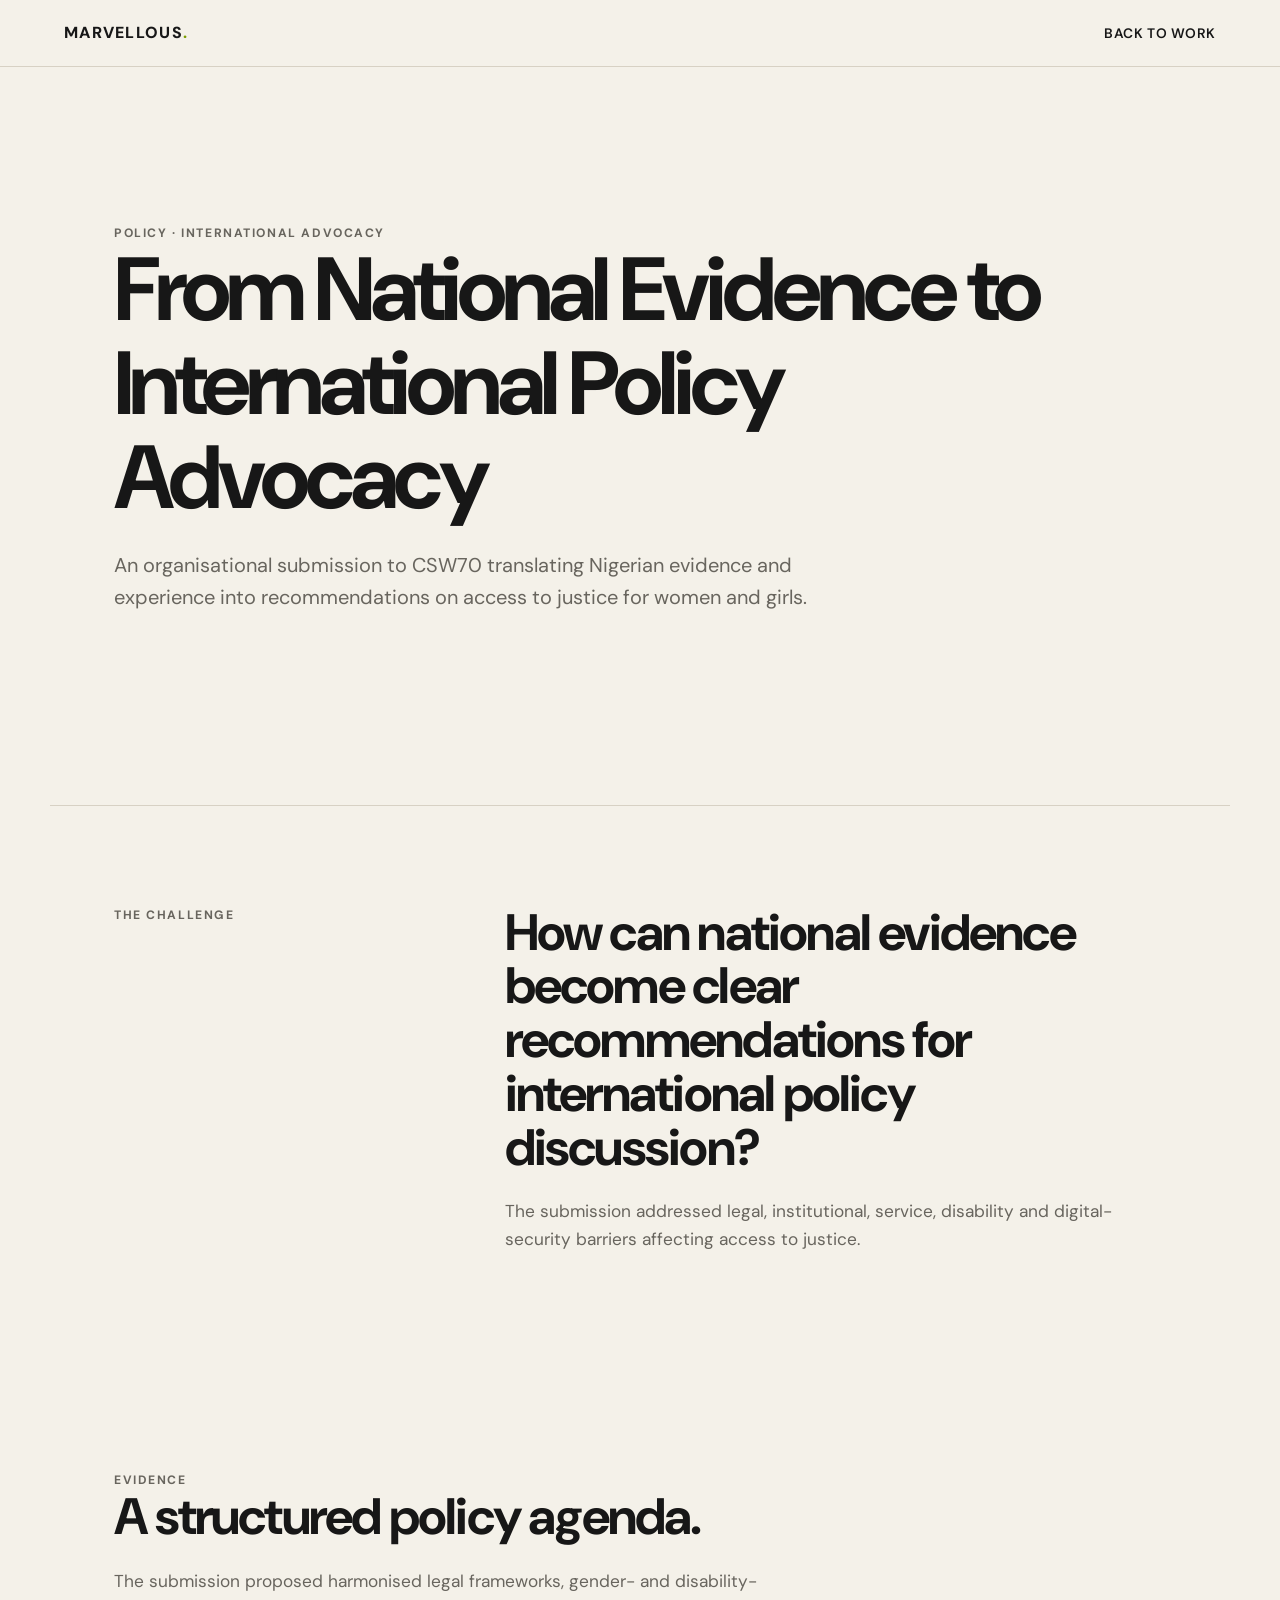
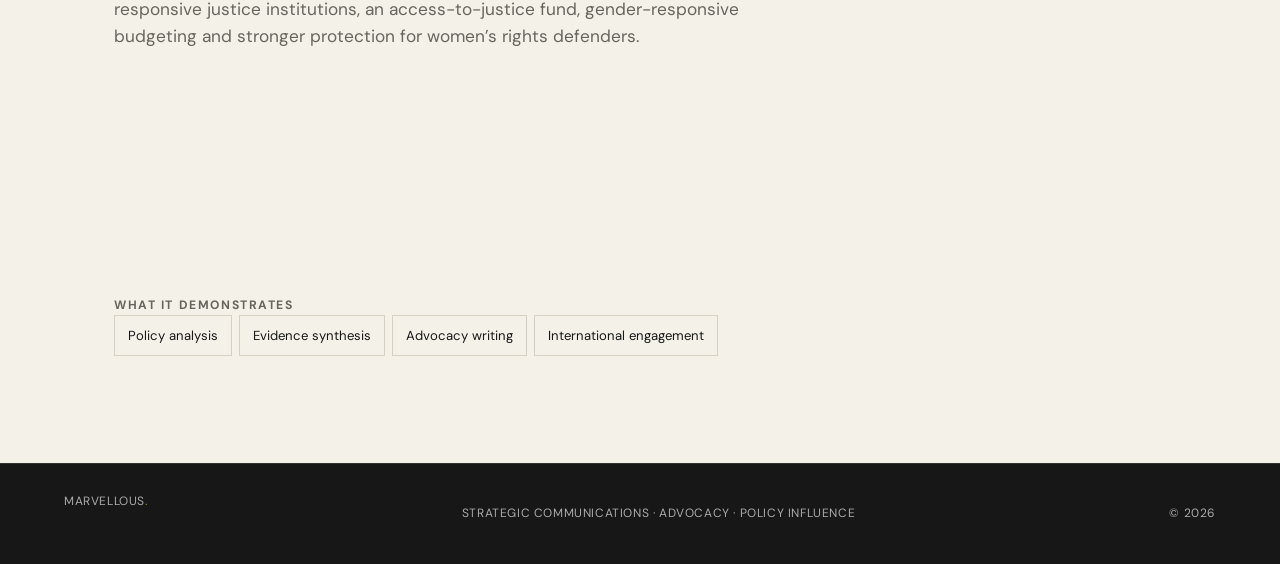
==== case-studies/csw70.html @ 86ab2741 "Publish portfolio: add case-studies/csw70.html" ====
<!doctype html><html><head><meta charset="utf-8"><meta name="viewport" content="width=device-width,initial-scale=1"><title>From National Evidence to International Policy Advocacy — Marvellous Obot</title><link rel="stylesheet" href="../styles.css"></head><body><header class="site-header"><a class="brand" href="../index.html">MARVELLOUS<span>.</span></a><nav class="nav" style="display:flex"><a href="../index.html#work">Back to work</a></nav></header><main><section class="section hero"><div class="eyebrow">Policy · International advocacy</div><h1>From National Evidence to International Policy Advocacy</h1><p class="hero-copy">An organisational submission to CSW70 translating Nigerian evidence and experience into recommendations on access to justice for women and girls.</p></section><section class="section statement"><div class="section-label">The challenge</div><div><h2>How can national evidence become clear recommendations for international policy discussion?</h2><p>The submission addressed legal, institutional, service, disability and digital-security barriers affecting access to justice.</p></div></section><section class="section"><div class="section-label">Evidence</div><div class="section-head"><h2>A structured policy agenda.</h2><p>The submission proposed harmonised legal frameworks, gender- and disability-responsive justice institutions, an access-to-justice fund, gender-responsive budgeting and stronger protection for women’s rights defenders.</p></div></section><section class="section"><div class="section-label">What it demonstrates</div><div class="tag-list"><span>Policy analysis</span><span>Evidence synthesis</span><span>Advocacy writing</span><span>International engagement</span></div></section></main><footer><div>MARVELLOUS<span>.</span></div><p>Strategic Communications · Advocacy · Policy Influence</p><p>© 2026</p></footer></body></html>
---- styles.css ----
@import url('https://fonts.googleapis.com/css2?family=DM+Sans:wght@400;500;600;700&family=Playfair+Display:ital,wght@0,600;1,600&display=swap');
:root{--paper:#f4f1e9;--ink:#171717;--muted:#68655e;--line:#d7d1c4;--accent:#c7ef4a;--max:1180px}*{box-sizing:border-box}html{scroll-behavior:smooth}body{margin:0;background:var(--paper);color:var(--ink);font-family:'DM Sans',sans-serif;line-height:1.6}a{color:inherit;text-decoration:none}.site-header{position:sticky;top:0;z-index:10;display:flex;justify-content:space-between;align-items:center;padding:20px 5vw;border-bottom:1px solid var(--line);background:rgba(244,241,233,.94);backdrop-filter:blur(10px)}.brand{font-weight:800;letter-spacing:.08em}.brand span,footer span{color:#7b9d00}.nav{display:flex;gap:26px;font-size:.86rem;font-weight:600;text-transform:uppercase;letter-spacing:.04em}.nav a:hover{opacity:.55}.menu{display:none;background:none;border:0;font-size:1.4rem}.section,.hero{max-width:var(--max);margin:auto;padding:100px 5vw}.hero{min-height:82vh;display:flex;flex-direction:column;justify-content:center}.eyebrow,.section-label{font-size:.76rem;text-transform:uppercase;letter-spacing:.13em;font-weight:700;color:var(--muted)}h1,h2,h3{line-height:1.05;margin:0 0 24px}h1{font-size:clamp(3.2rem,7vw,6.9rem);max-width:1050px;letter-spacing:-.055em}h2{font-size:clamp(2rem,4vw,4rem);letter-spacing:-.035em}h3{font-size:1.35rem}.hero-copy{max-width:720px;font-size:1.25rem;color:var(--muted);margin:0 0 34px}.actions{display:flex;gap:12px;flex-wrap:wrap}.btn{display:inline-block;padding:13px 18px;border:1px solid var(--ink);font-weight:700;font-size:.86rem;text-transform:uppercase;letter-spacing:.04em}.btn.primary{background:var(--ink);color:var(--paper)}.btn:hover{transform:translateY(-2px)}.statement{display:grid;grid-template-columns:1fr 2fr;gap:60px;border-top:1px solid var(--line)}.statement p,.section-head p{max-width:700px;color:var(--muted);font-size:1.08rem}.capability-grid,.work-grid,.impact-grid{display:grid;grid-template-columns:repeat(3,1fr);gap:1px;background:var(--line);border:1px solid var(--line)}.capability-grid article,.card{background:var(--paper);padding:34px}.capability-grid span,.number{font-size:.75rem;color:var(--muted)}.card{min-height:300px;display:flex;flex-direction:column;justify-content:space-between}.card .meta{font-size:.75rem;text-transform:uppercase;letter-spacing:.1em;color:var(--muted)}.card p{color:var(--muted)}.card:hover{background:#eee9dc}.method{display:grid;grid-template-columns:1fr 2fr;gap:50px}.steps{display:grid;grid-template-columns:repeat(2,1fr);gap:0;border-top:1px solid var(--line)}.step{padding:24px 0;border-bottom:1px solid var(--line)}.step strong{display:block;font-size:.8rem;letter-spacing:.1em;margin-bottom:8px}.tags{display:flex;flex-wrap:wrap;gap:10px}.tag-list span{display:inline-block;border:1px solid var(--line);padding:9px 13px;margin:0 7px 7px 0;font-size:.82rem}.about-grid{display:grid;grid-template-columns:1fr 1fr;gap:80px}.contact{background:var(--ink);color:var(--paper);padding:100px 5vw}.contact-inner{max-width:var(--max);margin:auto}.contact h2{max-width:850px}.contact-link{font-size:1.1rem;border-bottom:1px solid var(--paper);padding-bottom:5px}footer{display:flex;justify-content:space-between;gap:20px;padding:28px 5vw;background:var(--ink);color:#aaa;font-size:.75rem;text-transform:uppercase;letter-spacing:.05em;border-top:1px solid #333}.section-head{margin-bottom:45px}.muted{color:var(--muted)}@media(max-width:800px){.nav{display:none!important;position:absolute;left:0;right:0;top:65px;background:var(--paper);padding:20px 5vw;flex-direction:column;border-bottom:1px solid var(--line)}.nav.open{display:flex!important}.menu{display:block}.section,.hero{padding:75px 6vw}.statement,.method,.about-grid{grid-template-columns:1fr;gap:30px}.capability-grid,.work-grid,.impact-grid{grid-template-columns:1fr}.steps{grid-template-columns:1fr}footer{flex-direction:column}}
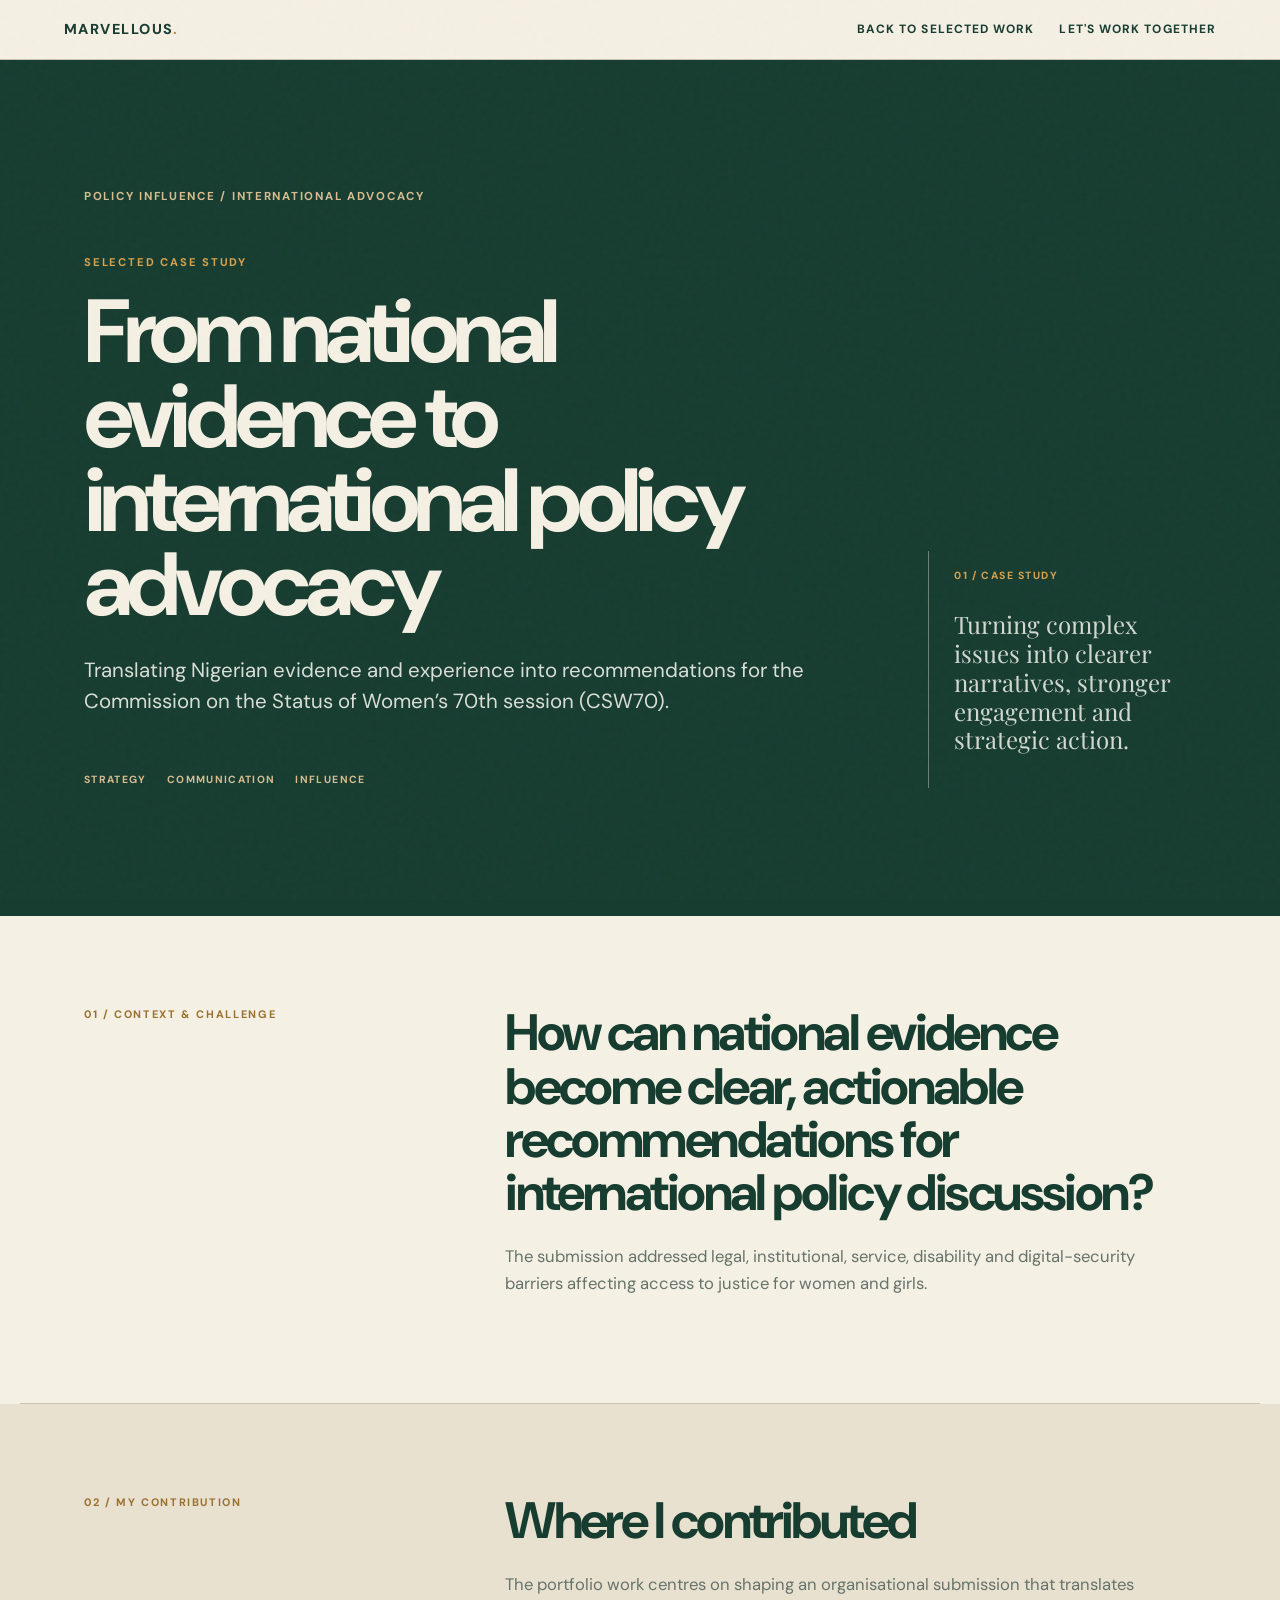
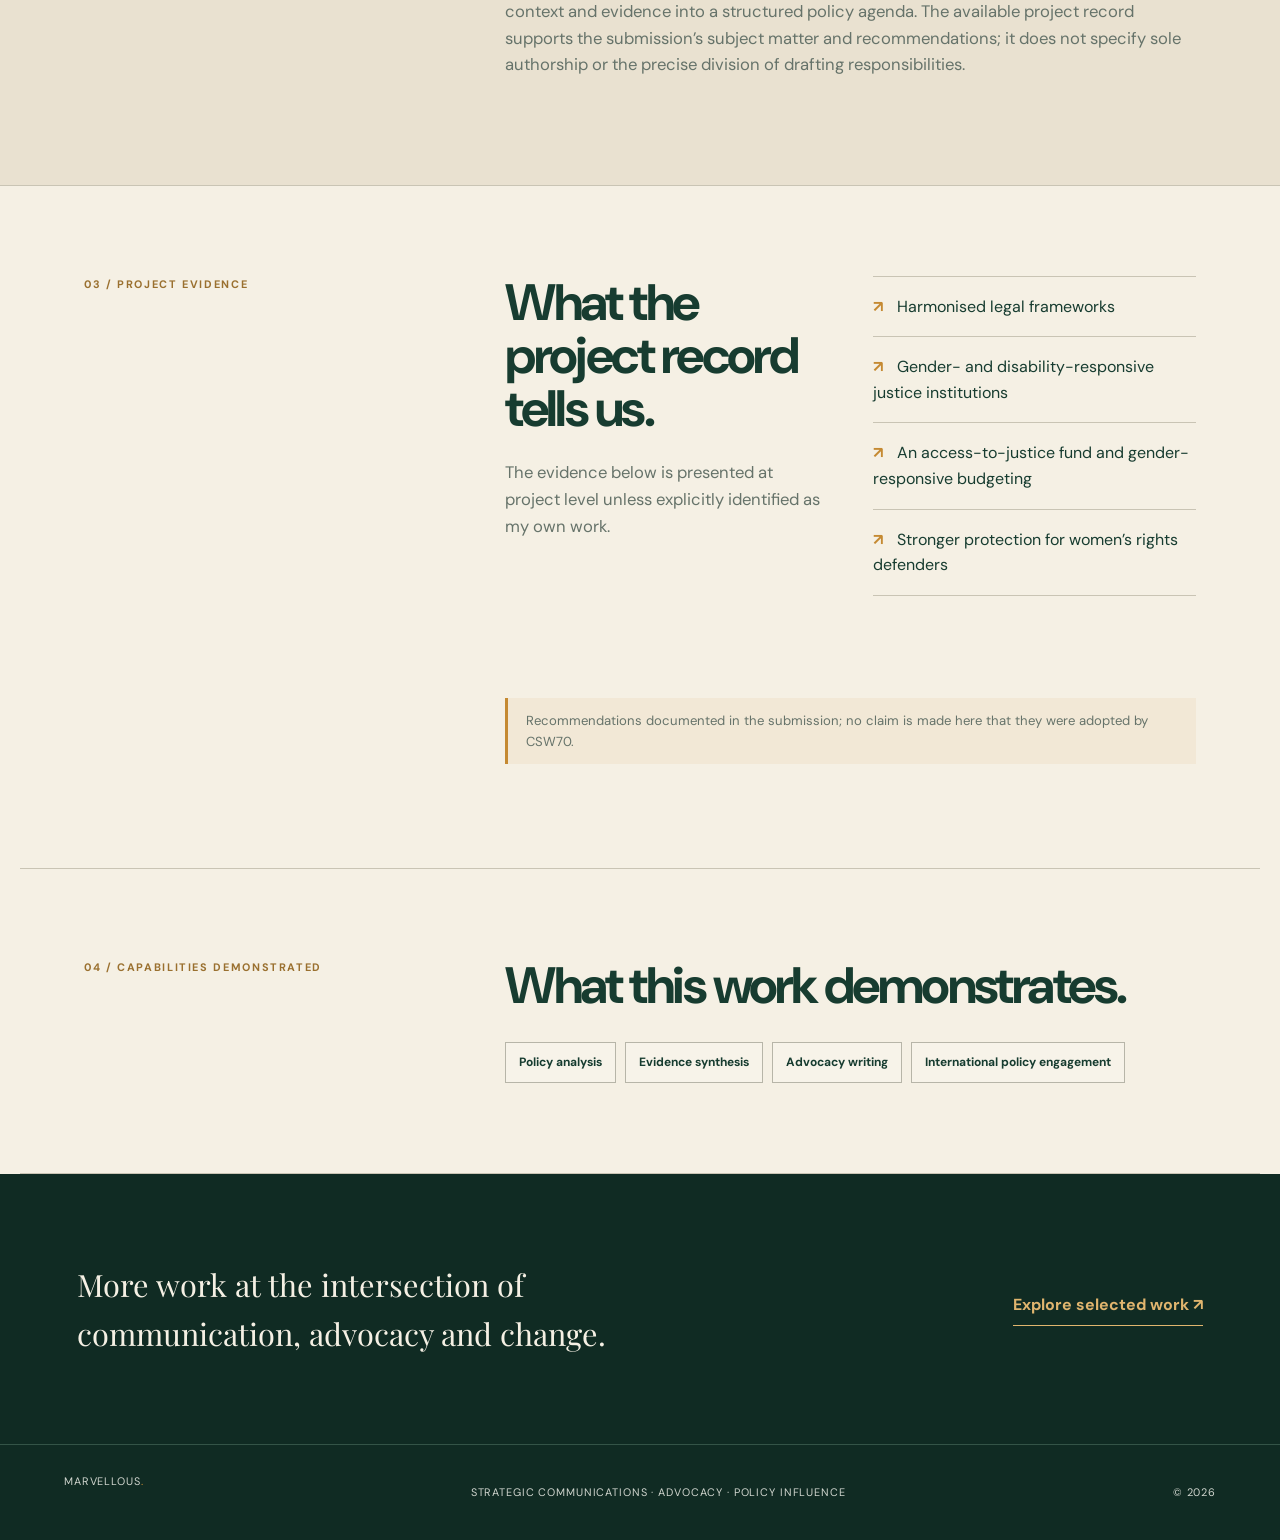
==== commit 1d535431: "Rebuild editorial case studies and impact stories" ====
--- a/case-studies/csw70.html
+++ b/case-studies/csw70.html
@@ -1 +1,12 @@
-<!doctype html><html><head><meta charset="utf-8"><meta name="viewport" content="width=device-width,initial-scale=1"><title>From National Evidence to International Policy Advocacy — Marvellous Obot</title><link rel="stylesheet" href="../styles.css"></head><body><header class="site-header"><a class="brand" href="../index.html">MARVELLOUS<span>.</span></a><nav class="nav" style="display:flex"><a href="../index.html#work">Back to work</a></nav></header><main><section class="section hero"><div class="eyebrow">Policy · International advocacy</div><h1>From National Evidence to International Policy Advocacy</h1><p class="hero-copy">An organisational submission to CSW70 translating Nigerian evidence and experience into recommendations on access to justice for women and girls.</p></section><section class="section statement"><div class="section-label">The challenge</div><div><h2>How can national evidence become clear recommendations for international policy discussion?</h2><p>The submission addressed legal, institutional, service, disability and digital-security barriers affecting access to justice.</p></div></section><section class="section"><div class="section-label">Evidence</div><div class="section-head"><h2>A structured policy agenda.</h2><p>The submission proposed harmonised legal frameworks, gender- and disability-responsive justice institutions, an access-to-justice fund, gender-responsive budgeting and stronger protection for women’s rights defenders.</p></div></section><section class="section"><div class="section-label">What it demonstrates</div><div class="tag-list"><span>Policy analysis</span><span>Evidence synthesis</span><span>Advocacy writing</span><span>International engagement</span></div></section></main><footer><div>MARVELLOUS<span>.</span></div><p>Strategic Communications · Advocacy · Policy Influence</p><p>© 2026</p></footer></body></html>+<!doctype html>
+<html lang="en"><head><meta charset="utf-8"><meta name="viewport" content="width=device-width,initial-scale=1"><meta name="description" content="Translating Nigerian evidence and experience into recommendations for the Commission on the Status of Women’s 70th session (CSW70)."><title>From national evidence to international policy advocacy — Marvellous Obot</title><link rel="stylesheet" href="../styles.css"></head>
+<body class="portfolio-detail case-detail">
+<header class="site-header"><a class="brand" href="../index.html">MARVELLOUS<span>.</span></a><nav class="nav"><a href="../index.html#work">Back to selected work</a><a href="../index.html#contact">Let's work together</a></nav></header>
+<main>
+<section class="detail-hero"><div class="detail-hero-inner"><div class="eyebrow">Policy influence / International advocacy</div><p class="detail-kicker">Selected case study</p><h1>From national evidence to international policy advocacy</h1><p class="detail-dek">Translating Nigerian evidence and experience into recommendations for the Commission on the Status of Women’s 70th session (CSW70).</p><div class="detail-index"><span>STRATEGY</span><span>COMMUNICATION</span><span>INFLUENCE</span></div></div><div class="detail-side"><span class="side-mark">01 / CASE STUDY</span><p>Turning complex issues into clearer narratives, stronger engagement and strategic action.</p></div></section>
+<section class="detail-section detail-split"><div class="detail-label">01 / Context & challenge</div><div><h2>How can national evidence become clear, actionable recommendations for international policy discussion?</h2><p>The submission addressed legal, institutional, service, disability and digital-security barriers affecting access to justice for women and girls.</p></div></section>
+<section class="detail-section detail-contribution"><div class="detail-label">02 / My contribution</div><div><h2>Where I contributed</h2><p>The portfolio work centres on shaping an organisational submission that translates context and evidence into a structured policy agenda. The available project record supports the submission’s subject matter and recommendations; it does not specify sole authorship or the precise division of drafting responsibilities.</p></div></section>
+<section class="detail-section"><div class="detail-label">03 / Project evidence</div><div class="evidence-layout"><div><h2>What the project record tells us.</h2><p class="detail-muted">The evidence below is presented at project level unless explicitly identified as my own work.</p></div><ul class="evidence-list"><li>Harmonised legal frameworks</li><li>Gender- and disability-responsive justice institutions</li><li>An access-to-justice fund and gender-responsive budgeting</li><li>Stronger protection for women’s rights defenders</li></ul></div><p class="evidence-note">Recommendations documented in the submission; no claim is made here that they were adopted by CSW70.</p></section>
+<section class="detail-section detail-skills"><div class="detail-label">04 / Capabilities demonstrated</div><div><h2>What this work demonstrates.</h2><div class="skill-tags"><span>Policy analysis</span><span>Evidence synthesis</span><span>Advocacy writing</span><span>International policy engagement</span></div></div></section>
+<section class="detail-next"><p>More work at the intersection of communication, advocacy and change.</p><a href="../index.html#work">Explore selected work ↗</a></section></main>
+<footer><div>MARVELLOUS<span>.</span></div><p>Strategic Communications · Advocacy · Policy Influence</p><p>© 2026</p></footer></body></html>
--- a/styles.css
+++ b/styles.css
@@ -1,2 +1,159 @@
-@import url('https://fonts.googleapis.com/css2?family=DM+Sans:wght@400;500;600;700&family=Playfair+Display:ital,wght@0,600;1,600&display=swap');
-:root{--paper:#f4f1e9;--ink:#171717;--muted:#68655e;--line:#d7d1c4;--accent:#c7ef4a;--max:1180px}*{box-sizing:border-box}html{scroll-behavior:smooth}body{margin:0;background:var(--paper);color:var(--ink);font-family:'DM Sans',sans-serif;line-height:1.6}a{color:inherit;text-decoration:none}.site-header{position:sticky;top:0;z-index:10;display:flex;justify-content:space-between;align-items:center;padding:20px 5vw;border-bottom:1px solid var(--line);background:rgba(244,241,233,.94);backdrop-filter:blur(10px)}.brand{font-weight:800;letter-spacing:.08em}.brand span,footer span{color:#7b9d00}.nav{display:flex;gap:26px;font-size:.86rem;font-weight:600;text-transform:uppercase;letter-spacing:.04em}.nav a:hover{opacity:.55}.menu{display:none;background:none;border:0;font-size:1.4rem}.section,.hero{max-width:var(--max);margin:auto;padding:100px 5vw}.hero{min-height:82vh;display:flex;flex-direction:column;justify-content:center}.eyebrow,.section-label{font-size:.76rem;text-transform:uppercase;letter-spacing:.13em;font-weight:700;color:var(--muted)}h1,h2,h3{line-height:1.05;margin:0 0 24px}h1{font-size:clamp(3.2rem,7vw,6.9rem);max-width:1050px;letter-spacing:-.055em}h2{font-size:clamp(2rem,4vw,4rem);letter-spacing:-.035em}h3{font-size:1.35rem}.hero-copy{max-width:720px;font-size:1.25rem;color:var(--muted);margin:0 0 34px}.actions{display:flex;gap:12px;flex-wrap:wrap}.btn{display:inline-block;padding:13px 18px;border:1px solid var(--ink);font-weight:700;font-size:.86rem;text-transform:uppercase;letter-spacing:.04em}.btn.primary{background:var(--ink);color:var(--paper)}.btn:hover{transform:translateY(-2px)}.statement{display:grid;grid-template-columns:1fr 2fr;gap:60px;border-top:1px solid var(--line)}.statement p,.section-head p{max-width:700px;color:var(--muted);font-size:1.08rem}.capability-grid,.work-grid,.impact-grid{display:grid;grid-template-columns:repeat(3,1fr);gap:1px;background:var(--line);border:1px solid var(--line)}.capability-grid article,.card{background:var(--paper);padding:34px}.capability-grid span,.number{font-size:.75rem;color:var(--muted)}.card{min-height:300px;display:flex;flex-direction:column;justify-content:space-between}.card .meta{font-size:.75rem;text-transform:uppercase;letter-spacing:.1em;color:var(--muted)}.card p{color:var(--muted)}.card:hover{background:#eee9dc}.method{display:grid;grid-template-columns:1fr 2fr;gap:50px}.steps{display:grid;grid-template-columns:repeat(2,1fr);gap:0;border-top:1px solid var(--line)}.step{padding:24px 0;border-bottom:1px solid var(--line)}.step strong{display:block;font-size:.8rem;letter-spacing:.1em;margin-bottom:8px}.tags{display:flex;flex-wrap:wrap;gap:10px}.tag-list span{display:inline-block;border:1px solid var(--line);padding:9px 13px;margin:0 7px 7px 0;font-size:.82rem}.about-grid{display:grid;grid-template-columns:1fr 1fr;gap:80px}.contact{background:var(--ink);color:var(--paper);padding:100px 5vw}.contact-inner{max-width:var(--max);margin:auto}.contact h2{max-width:850px}.contact-link{font-size:1.1rem;border-bottom:1px solid var(--paper);padding-bottom:5px}footer{display:flex;justify-content:space-between;gap:20px;padding:28px 5vw;background:var(--ink);color:#aaa;font-size:.75rem;text-transform:uppercase;letter-spacing:.05em;border-top:1px solid #333}.section-head{margin-bottom:45px}.muted{color:var(--muted)}@media(max-width:800px){.nav{display:none!important;position:absolute;left:0;right:0;top:65px;background:var(--paper);padding:20px 5vw;flex-direction:column;border-bottom:1px solid var(--line)}.nav.open{display:flex!important}.menu{display:block}.section,.hero{padding:75px 6vw}.statement,.method,.about-grid{grid-template-columns:1fr;gap:30px}.capability-grid,.work-grid,.impact-grid{grid-template-columns:1fr}.steps{grid-template-columns:1fr}footer{flex-direction:column}}+@import url('https://fonts.googleapis.com/css2?family=DM+Sans:wght@400;500;600;700&family=Playfair+Display:ital,wght@0,600;0,700;1,600&display=swap');
+:root{--paper:#f4f1e9;--paper2:#ebe6d9;--ink:#151515;--muted:#69665f;--line:#d5cfc2;--accent:#c7ef4a;--max:1240px}
+*{box-sizing:border-box}html{scroll-behavior:smooth}body{margin:0;background:var(--paper);color:var(--ink);font-family:'DM Sans',sans-serif;line-height:1.6}body:before{content:'';position:fixed;inset:0;pointer-events:none;opacity:.035;background-image:url("data:image/svg+xml,%3Csvg viewBox='0 0 180 180' xmlns='http://www.w3.org/2000/svg'%3E%3Cfilter id='n'%3E%3CfeTurbulence type='fractalNoise' baseFrequency='.9' numOctaves='4' stitchTiles='stitch'/%3E%3C/filter%3E%3Crect width='100%25' height='100%25' filter='url(%23n)' opacity='.8'/%3E%3C/svg%3E");z-index:50}
+a{color:inherit;text-decoration:none}.site-header{position:sticky;top:0;z-index:40;display:flex;justify-content:space-between;align-items:center;padding:18px 5vw;border-bottom:1px solid var(--line);background:rgba(244,241,233,.9);backdrop-filter:blur(14px)}.brand{font-weight:800;letter-spacing:.1em;font-size:.9rem}.brand span,footer span{color:#789500}.nav{display:flex;gap:25px;font-size:.75rem;font-weight:700;text-transform:uppercase;letter-spacing:.09em}.nav a{transition:opacity .2s}.nav a:hover{opacity:.5}.menu{display:none;background:none;border:0;font-size:1.35rem}
+.hero{max-width:var(--max);min-height:calc(100vh - 70px);margin:auto;padding:65px 5vw 90px;display:grid;grid-template-columns:minmax(0,1.12fr) minmax(330px,.7fr);gap:7vw;align-items:center}.eyebrow,.section-label{font-size:.72rem;text-transform:uppercase;letter-spacing:.15em;font-weight:700;color:var(--muted)}.hero h1{font-size:clamp(3.4rem,7.1vw,7.6rem);line-height:.94;letter-spacing:-.065em;margin:22px 0 28px;max-width:850px}.hero h1 em{font-family:'Playfair Display',serif;font-weight:600;color:#718600}.hero-copy{max-width:680px;font-size:1.14rem;color:var(--muted);margin:0 0 30px}.actions{display:flex;gap:10px;flex-wrap:wrap}.btn{display:inline-flex;align-items:center;padding:13px 18px;border:1px solid var(--ink);font-weight:700;font-size:.76rem;text-transform:uppercase;letter-spacing:.07em;transition:transform .2s,background .2s}.btn.primary{background:var(--ink);color:var(--paper)}.btn:hover{transform:translateY(-3px)}
+.hero-visual{position:relative;justify-self:end;width:min(100%,480px)}.portrait-frame{position:relative;aspect-ratio:4/5;background:var(--paper2);overflow:hidden}.portrait-frame:after{content:'';position:absolute;inset:18px;border:1px solid rgba(21,21,21,.18);pointer-events:none}.portrait{width:100%;height:100%;object-fit:cover;object-position:center top;filter:saturate(.92) contrast(1.03)}.hero-tag{position:absolute;left:-34px;bottom:34px;background:var(--accent);padding:16px 19px;font-size:.7rem;font-weight:800;text-transform:uppercase;letter-spacing:.1em;box-shadow:8px 8px 0 var(--ink)}.hero-number{position:absolute;right:-22px;top:25px;background:var(--ink);color:var(--paper);padding:15px 17px;font-size:.68rem;font-weight:700;letter-spacing:.09em;text-transform:uppercase}
+.section{max-width:var(--max);margin:auto;padding:115px 5vw}.section+.section{border-top:1px solid var(--line)}.statement{display:grid;grid-template-columns:1fr 2fr;gap:60px}.statement h2{max-width:900px}h2,h3{line-height:1.03;margin:0 0 22px}h2{font-size:clamp(2.35rem,4.8vw,5rem);letter-spacing:-.05em}h3{font-size:1.35rem;letter-spacing:-.025em}.statement p,.section-head p{max-width:720px;color:var(--muted);font-size:1.05rem}.section-head{max-width:900px;margin-bottom:50px}
+.capability-grid{display:grid;grid-template-columns:repeat(4,1fr);gap:1px;background:var(--line);border:1px solid var(--line)}.capability-grid article{background:var(--paper);padding:30px;min-height:260px;transition:background .25s}.capability-grid article:hover{background:var(--paper2)}.capability-grid span{font-size:.72rem;color:var(--muted);display:block;margin-bottom:48px}.capability-grid p,.card p{color:var(--muted);font-size:.94rem}
+.method{display:grid;grid-template-columns:.85fr 1.5fr;gap:70px;background:var(--paper2);max-width:none;padding-left:max(5vw,calc((100vw - var(--max))/2 + 5vw));padding-right:max(5vw,calc((100vw - var(--max))/2 + 5vw))}.method h2{max-width:500px}.steps{display:grid;grid-template-columns:repeat(2,1fr);gap:0;border-top:1px solid var(--line)}.step{padding:25px 20px 25px 0;border-bottom:1px solid var(--line);font-size:.92rem;color:var(--muted)}.step strong{display:block;color:var(--ink);font-size:.75rem;letter-spacing:.11em;margin-bottom:9px}
+.stats{max-width:none;background:var(--ink);color:var(--paper);padding:58px 5vw}.stats-inner{max-width:var(--max);margin:auto;display:grid;grid-template-columns:repeat(4,1fr);gap:30px}.stat-number{font-size:clamp(2.8rem,5vw,5.2rem);line-height:.9;letter-spacing:-.06em}.stat-label{margin-top:13px;font-size:.68rem;text-transform:uppercase;letter-spacing:.12em;color:#aaa}
+.work-grid{display:grid;grid-template-columns:repeat(6,1fr);gap:1px;background:var(--line);border:1px solid var(--line)}.card{grid-column:span 2;background:var(--paper);padding:31px;min-height:315px;display:flex;flex-direction:column;justify-content:space-between;transition:transform .25s,background .25s}.card.feature{grid-column:span 4;min-height:420px;background:var(--ink);color:var(--paper)}.card.feature .meta,.card.feature p{color:#b7b5ae}.card:hover{background:var(--paper2);transform:translateY(-3px);z-index:2}.card.feature:hover{background:#222}.card .meta{font-size:.69rem;text-transform:uppercase;letter-spacing:.12em;color:var(--muted)}.card h3{max-width:620px}.card span:last-child{font-size:.75rem;font-weight:700;text-transform:uppercase;letter-spacing:.08em}.impact-grid{display:grid;grid-template-columns:repeat(4,1fr);gap:1px;background:var(--line);border:1px solid var(--line)}.impact-grid .card{min-height:270px}
+.pullquote{margin:70px 0 0;padding:30px 0;border-top:1px solid var(--line);font-family:'Playfair Display',serif;font-size:clamp(1.8rem,3.2vw,3.4rem);line-height:1.08;max-width:900px}.about-grid{display:grid;grid-template-columns:1fr 1fr;gap:90px}.about-grid p{max-width:620px}.muted{color:var(--muted)}.current{border-left:6px solid var(--accent);padding:24px 30px;background:var(--paper2);max-width:900px}.current strong{display:block;font-size:.7rem;text-transform:uppercase;letter-spacing:.13em;margin-bottom:8px}.contact{background:var(--ink);color:var(--paper);padding:120px 5vw}.contact-inner{max-width:var(--max);margin:auto}.contact h2{max-width:900px}.contact-link{display:inline-block;font-size:1.05rem;border-bottom:1px solid var(--paper);padding-bottom:5px;margin-top:10px}
+footer{display:flex;justify-content:space-between;gap:20px;padding:28px 5vw;background:var(--ink);color:#999;font-size:.68rem;text-transform:uppercase;letter-spacing:.08em;border-top:1px solid #333}.reveal{opacity:0;transform:translateY(24px);transition:opacity .7s ease,transform .7s ease}.reveal.visible{opacity:1;transform:none}
+.engagement-grid{display:grid;grid-template-columns:repeat(2,minmax(0,1fr));gap:1px;background:var(--line);border:1px solid var(--line);margin-top:60px}.card.engagement{grid-column:auto;padding:0;min-height:0;justify-content:flex-start}.card.engagement img{display:block;width:100%;height:auto;aspect-ratio:3/2;object-fit:cover;background:var(--paper2)}.engagement-body{flex:1;display:flex;flex-direction:column;justify-content:space-between;gap:28px;padding:31px}.engagement-body h3{margin:12px 0 8px}.engagement .funder{font-size:.78rem;font-weight:700;text-transform:uppercase;letter-spacing:.08em;color:var(--ink);margin:0 0 14px}
+@media(max-width:900px){.hero{grid-template-columns:1fr;gap:50px;padding-top:70px}.hero-visual{justify-self:start;width:min(100%,500px)}.hero-tag{left:15px}.hero-number{right:15px}.capability-grid{grid-template-columns:repeat(2,1fr)}.statement,.method,.about-grid{grid-template-columns:1fr;gap:35px}.method{padding-left:6vw;padding-right:6vw}.stats-inner{grid-template-columns:repeat(2,1fr)}.work-grid{grid-template-columns:1fr 1fr}.card,.card.feature{grid-column:span 1;min-height:300px}.card.feature{min-height:360px}.impact-grid{grid-template-columns:1fr 1fr}}
+.photo-grid{display:grid;grid-template-columns:repeat(2,minmax(0,1fr));gap:20px;margin-top:44px}.photo{margin:0}.photo img{display:block;width:100%;height:auto;aspect-ratio:3/2;object-fit:cover;background:var(--paper2)}.photo figcaption{margin-top:10px;font-size:.82rem;color:var(--muted)}
+@media(max-width:650px){.engagement-grid{grid-template-columns:1fr}.engagement-body{padding:24px}.photo-grid{grid-template-columns:1fr}.nav{display:none!important;position:absolute;left:0;right:0;top:65px;background:var(--paper);padding:20px 6vw;flex-direction:column;border-bottom:1px solid var(--line)}.nav.open{display:flex!important}.menu{display:block}.section{padding:82px 6vw}.hero{padding:55px 6vw 75px}.hero h1{font-size:clamp(3rem,14vw,5.2rem)}.capability-grid,.work-grid,.impact-grid{grid-template-columns:1fr}.card,.card.feature{grid-column:span 1}.steps,.stats-inner{grid-template-columns:1fr}.stats{padding:55px 6vw}.about-grid{gap:28px}.hero-tag{bottom:20px;left:10px}.hero-number{top:12px;right:10px}.portrait-frame:after{inset:12px}footer{flex-direction:column}}
+
+/* 2026 editorial refresh — forest, cream and ochre */
+:root{
+  --paper:#f5f0e4;--paper2:#e9e1d0;--ink:#173c30;--muted:#66736a;
+  --line:#c9c4b4;--accent:#c58a32;--forest:#173c30;--forest-deep:#102b23;
+  --ochre:#c58a32;--cream:#f5f0e4;--max:1240px
+}
+body{background:var(--paper);color:var(--ink)}
+.brand span,footer span{color:var(--ochre)}
+.site-header{background:rgba(245,240,228,.94);border-color:var(--line)}
+.nav a:hover{color:var(--ochre);opacity:1}
+.btn{border-color:var(--forest)}
+.btn.primary{background:var(--forest);color:var(--cream)}
+.btn.primary:hover{background:var(--ochre);color:var(--forest)}
+.section+.section{border-color:var(--line)}
+.current{border-left-color:var(--ochre);background:var(--paper2)}
+.capability-grid,.work-grid,.impact-grid,.engagement-grid{background:var(--line);border-color:var(--line)}
+.capability-grid article,.card{background:var(--paper);color:var(--forest)}
+.capability-grid article:hover,.card:hover{background:var(--paper2)}
+.card.feature{background:var(--forest);color:var(--cream)}
+.card.feature .meta,.card.feature p{color:#d3d8cf}
+.card.feature:hover{background:var(--forest-deep)}
+.card .meta{color:#788278}
+.method{background:#e7dfce}
+.method .step{border-color:#c9c1b1}
+.step strong{color:var(--forest)}
+.stats{background:var(--forest);color:var(--cream)}
+.stats .stat-number{color:var(--ochre)}
+.stats .stat-label{color:#d1d8d0}
+.contact{background:var(--forest-deep);color:var(--cream)}
+.contact .eyebrow{color:#d4b47d}
+.contact-link{border-color:var(--ochre)}
+.contact-link:hover{color:#e6bd76}
+footer{background:var(--forest-deep);color:#d0d5ce;border-color:#345447}
+.pullquote{color:var(--forest)}
+.hero-tag{background:var(--ochre);color:var(--forest);box-shadow:8px 8px 0 var(--forest)}
+.hero-number{background:var(--forest);color:var(--cream)}
+.engagement .funder{color:var(--forest)}
+.menu{color:var(--forest)}
+/* Homepage composition */
+body.home .hero{
+  max-width:none;min-height:0;padding:clamp(64px,8vw,112px) max(5vw,calc((100vw - var(--max))/2 + 5vw));
+  grid-template-columns:minmax(0,1.12fr) minmax(300px,.68fr);gap:6vw;
+  background:var(--forest);color:var(--cream);overflow:hidden
+}
+body.home .hero .eyebrow{color:#d5bd91}
+body.home .hero h1{font-size:clamp(3.5rem,7.3vw,7.5rem);max-width:850px;color:var(--cream)}
+body.home .hero h1 em{color:#d7a34f}
+body.home .hero-copy{color:#d4dbd4;max-width:650px}
+body.home .hero .btn{border-color:var(--cream);color:var(--cream)}
+body.home .hero .btn.primary{background:var(--ochre);border-color:var(--ochre);color:var(--forest)}
+body.home .hero .btn:hover{transform:translateY(-3px);background:var(--cream);color:var(--forest)}
+body.home .hero-visual{width:min(100%,430px)}
+body.home .portrait-frame{background:#315447;box-shadow:20px 20px 0 rgba(197,138,50,.9)}
+body.home .portrait-frame:after{border-color:rgba(245,240,228,.5)}
+body.home .hero-tag{left:-22px;bottom:28px;background:var(--ochre);box-shadow:7px 7px 0 var(--forest-deep)}
+body.home .hero-number{right:-16px;top:20px;background:var(--cream);color:var(--forest)}
+body.home .statement{padding-top:88px;padding-bottom:88px}
+body.home .statement h2{font-size:clamp(2.4rem,4.4vw,4.8rem)}
+body.home .section{padding-top:92px;padding-bottom:92px}
+body.home .section-label{color:#8b6a35}
+body.home .section-head{margin-bottom:34px}
+body.home .capability-grid article{min-height:235px;padding:26px}
+body.home .capability-grid article span{margin-bottom:34px;color:var(--ochre)}
+body.home .method{padding-top:85px;padding-bottom:85px}
+body.home .method .section-label{color:#8b6a35}
+body.home .work-grid .card{min-height:285px}
+body.home .work-grid .card.feature{min-height:360px}
+body.home .impact-grid .card{min-height:235px}
+body.home .engagement-grid{margin-top:38px}
+body.home .engagement-body{padding:27px}
+body.home .contact{padding-top:95px;padding-bottom:95px}
+body.home .contact h2{font-size:clamp(2.6rem,5.4vw,5.6rem)}
+body.home .reveal{transform:translateY(16px)}
+@media(max-width:900px){
+ body.home .hero{grid-template-columns:1fr;padding:65px 6vw 80px}
+ body.home .hero-visual{justify-self:start}
+}
+@media(max-width:650px){
+ body.home .hero{padding:58px 6vw 72px}
+ body.home .section{padding-top:70px;padding-bottom:70px}
+ body.home .statement{padding-top:68px;padding-bottom:68px}
+ body.home .hero h1{font-size:clamp(3.1rem,14vw,5.3rem)}
+ body.home .hero-tag{left:8px}
+ body.home .hero-number{right:8px}
+ body.home .contact{padding-top:75px;padding-bottom:75px}
+}
+
+/* Individual portfolio pages: editorial case-study and impact-story systems */
+.detail-hero,.story-hero{display:grid;grid-template-columns:minmax(0,1.55fr) minmax(220px,.55fr);gap:7vw;padding:clamp(75px,10vw,140px) max(6vw,calc((100vw - 1240px)/2 + 5vw));background:var(--forest);color:var(--cream);align-items:end}
+.detail-hero-inner,.story-hero-inner{max-width:900px}
+.detail-hero .eyebrow,.story-hero .eyebrow{color:#d7bd91;font-size:.72rem;letter-spacing:.15em;text-transform:uppercase;font-weight:700}
+.detail-kicker,.story-index{font-size:.7rem;letter-spacing:.16em;text-transform:uppercase;color:#d7a34f;margin:48px 0 18px;font-weight:700}
+.detail-hero h1,.story-hero h1{font-size:clamp(3.1rem,7vw,7rem);letter-spacing:-.065em;line-height:.94;margin:0 0 28px;max-width:1000px}
+.detail-dek,.story-dek{font-size:clamp(1.05rem,1.6vw,1.35rem);line-height:1.5;color:#d9dfd8;max-width:760px}
+.detail-index{display:flex;gap:20px;flex-wrap:wrap;margin-top:55px;color:#d7bd91;font-size:.65rem;font-weight:700;letter-spacing:.13em}
+.detail-side,.story-aside{border-left:1px solid #6b8276;padding:10px 0 10px 25px;color:#d2d9d2;max-width:260px}
+.detail-side span,.story-aside span{font-size:.65rem;letter-spacing:.15em;color:#d7a34f;font-weight:700}
+.detail-side p,.story-aside p{font-family:'Playfair Display',serif;font-size:1.5rem;line-height:1.2}
+.detail-section,.story-body{max-width:1240px;margin:auto;padding:90px 5vw;display:grid;grid-template-columns:.72fr 1.5fr;gap:7vw;border-bottom:1px solid var(--line)}
+.detail-label,.story-label{font-size:.68rem;text-transform:uppercase;letter-spacing:.15em;font-weight:700;color:#9a702f}
+.detail-section h2,.story-body h2{font-size:clamp(2rem,4vw,3.8rem);letter-spacing:-.05em;line-height:1.04;margin:0 0 24px}
+.detail-section p,.story-body p{max-width:800px;color:var(--muted);font-size:1.04rem}
+.detail-contribution{background:#e9e1d0;max-width:none;padding-left:max(5vw,calc((100vw - 1240px)/2 + 5vw));padding-right:max(5vw,calc((100vw - 1240px)/2 + 5vw))}
+.evidence-layout{display:grid;grid-template-columns:1fr 1fr;gap:45px}
+.evidence-list{list-style:none;padding:0;margin:0;border-top:1px solid var(--line)}
+.evidence-list li{padding:17px 0;border-bottom:1px solid var(--line);font-size:1rem}
+.evidence-list li:before{content:"↗";color:var(--ochre);font-weight:700;margin-right:14px}
+.evidence-note{grid-column:2;font-size:.82rem!important;border-left:3px solid var(--ochre);padding:12px 18px;background:rgba(197,138,50,.08)}
+.detail-muted{color:var(--muted);max-width:430px}
+.skill-tags{display:flex;flex-wrap:wrap;gap:9px;margin-top:30px}
+.skill-tags span{border:1px solid #b7b5a8;padding:10px 13px;font-size:.75rem;font-weight:700;color:var(--forest);background:rgba(255,255,255,.18)}
+.detail-next{padding:55px 6vw;background:var(--forest-deep);color:var(--cream);display:flex;justify-content:space-between;gap:25px;align-items:center}
+.detail-next p{font-family:'Playfair Display',serif;font-size:clamp(1.3rem,2.4vw,2.2rem);max-width:650px}
+.detail-next a{color:#e0b56e;border-bottom:1px solid #e0b56e;padding-bottom:7px;font-weight:700;white-space:nowrap}
+.story-hero{background:var(--paper2);color:var(--forest);padding-top:clamp(75px,10vw,135px);padding-bottom:clamp(75px,10vw,135px)}
+.story-hero .eyebrow{color:#8b6a35}
+.story-hero .story-index{color:#8b6a35}
+.story-hero h1{max-width:900px}
+.story-dek{color:#59675e}
+.story-aside{border-color:#b9b19f;color:#536258}
+.story-aside span{color:#936a2d}
+.story-body{padding-top:85px;padding-bottom:85px}
+.story-body h2{font-family:'Playfair Display',serif;font-weight:600}
+.story-highlight{background:var(--forest);color:var(--cream);padding:75px max(6vw,calc((100vw - 1240px)/2 + 5vw))}
+.story-highlight .story-label{color:#dfb56d}
+.story-highlight ul{list-style:none;padding:0;margin:30px 0;max-width:850px}
+.story-highlight li{padding:17px 0;border-bottom:1px solid #567064;font-size:clamp(1.1rem,2vw,1.45rem)}
+.story-highlight li:before{content:"—";color:#dfb56d;margin-right:15px}
+.story-highlight .evidence-note{max-width:850px;color:#d4dbd4;border-color:#dfb56d;background:rgba(255,255,255,.05)}
+.story-contribution{background:#e9e1d0;max-width:none;padding-left:max(5vw,calc((100vw - 1240px)/2 + 5vw));padding-right:max(5vw,calc((100vw - 1240px)/2 + 5vw))}
+body.portfolio-detail .site-header{position:sticky}
+body.portfolio-detail .nav{display:flex}
+@media(max-width:760px){
+ .detail-hero,.story-hero{grid-template-columns:1fr;padding:70px 6vw;gap:35px}
+ .detail-side,.story-aside{max-width:520px}
+ .detail-section,.story-body{grid-template-columns:1fr;gap:25px;padding:65px 6vw}
+ .detail-contribution,.story-contribution{padding-left:6vw;padding-right:6vw}
+ .evidence-layout{grid-template-columns:1fr;gap:20px}
+ .evidence-note{grid-column:1}
+ .detail-next{align-items:flex-start;flex-direction:column;padding:45px 6vw}
+}
